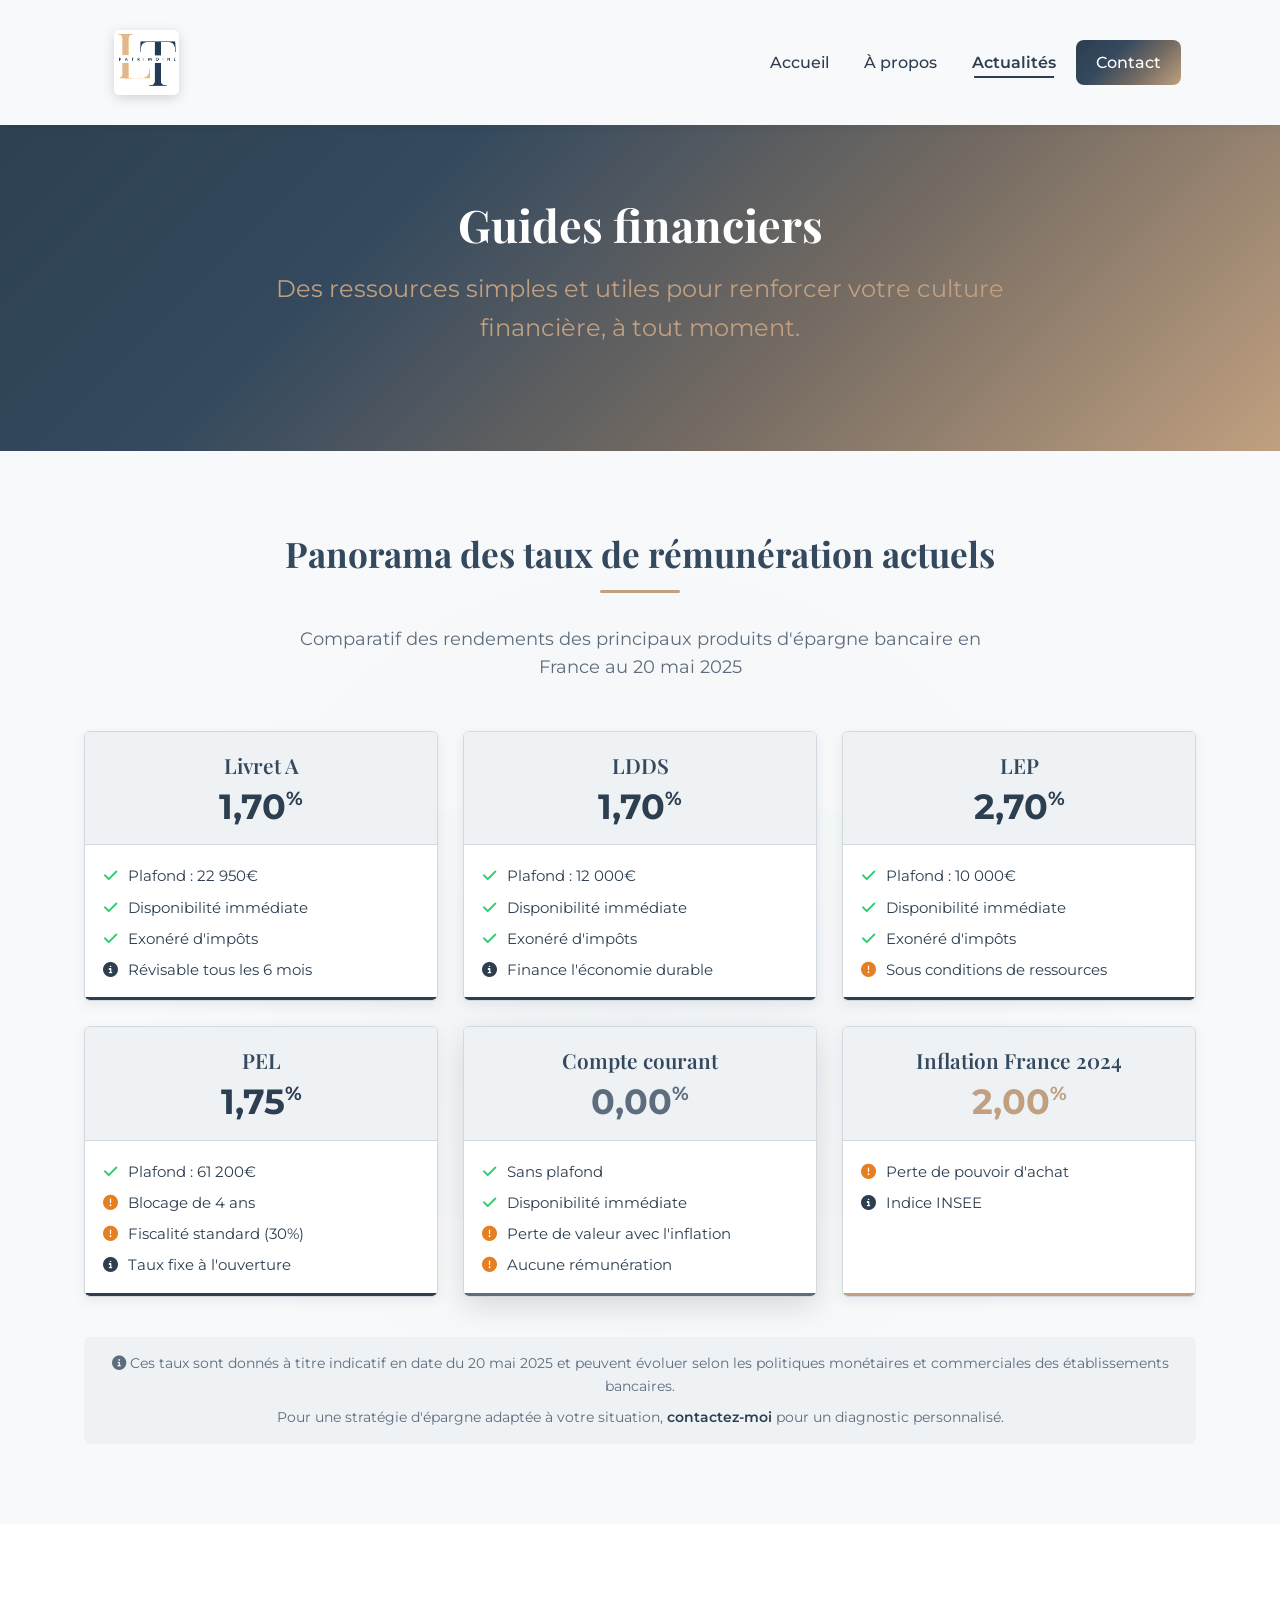
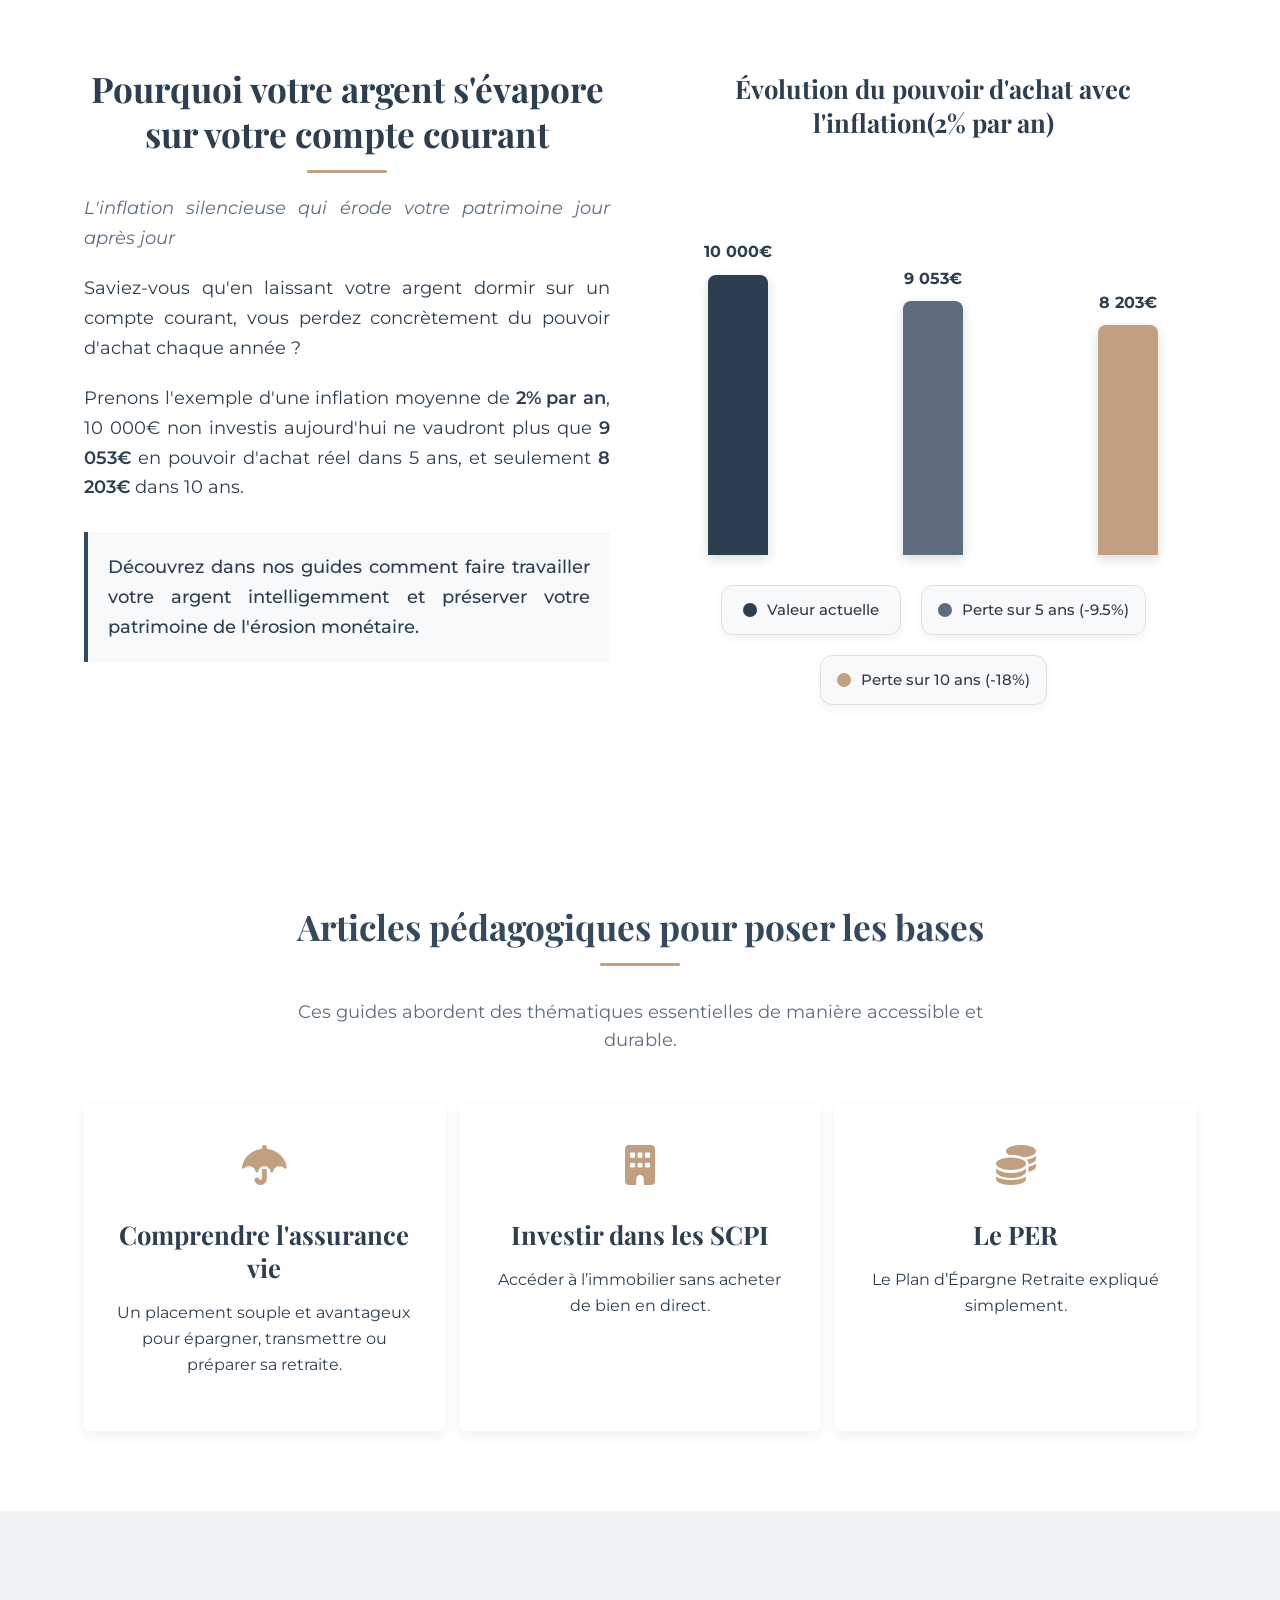
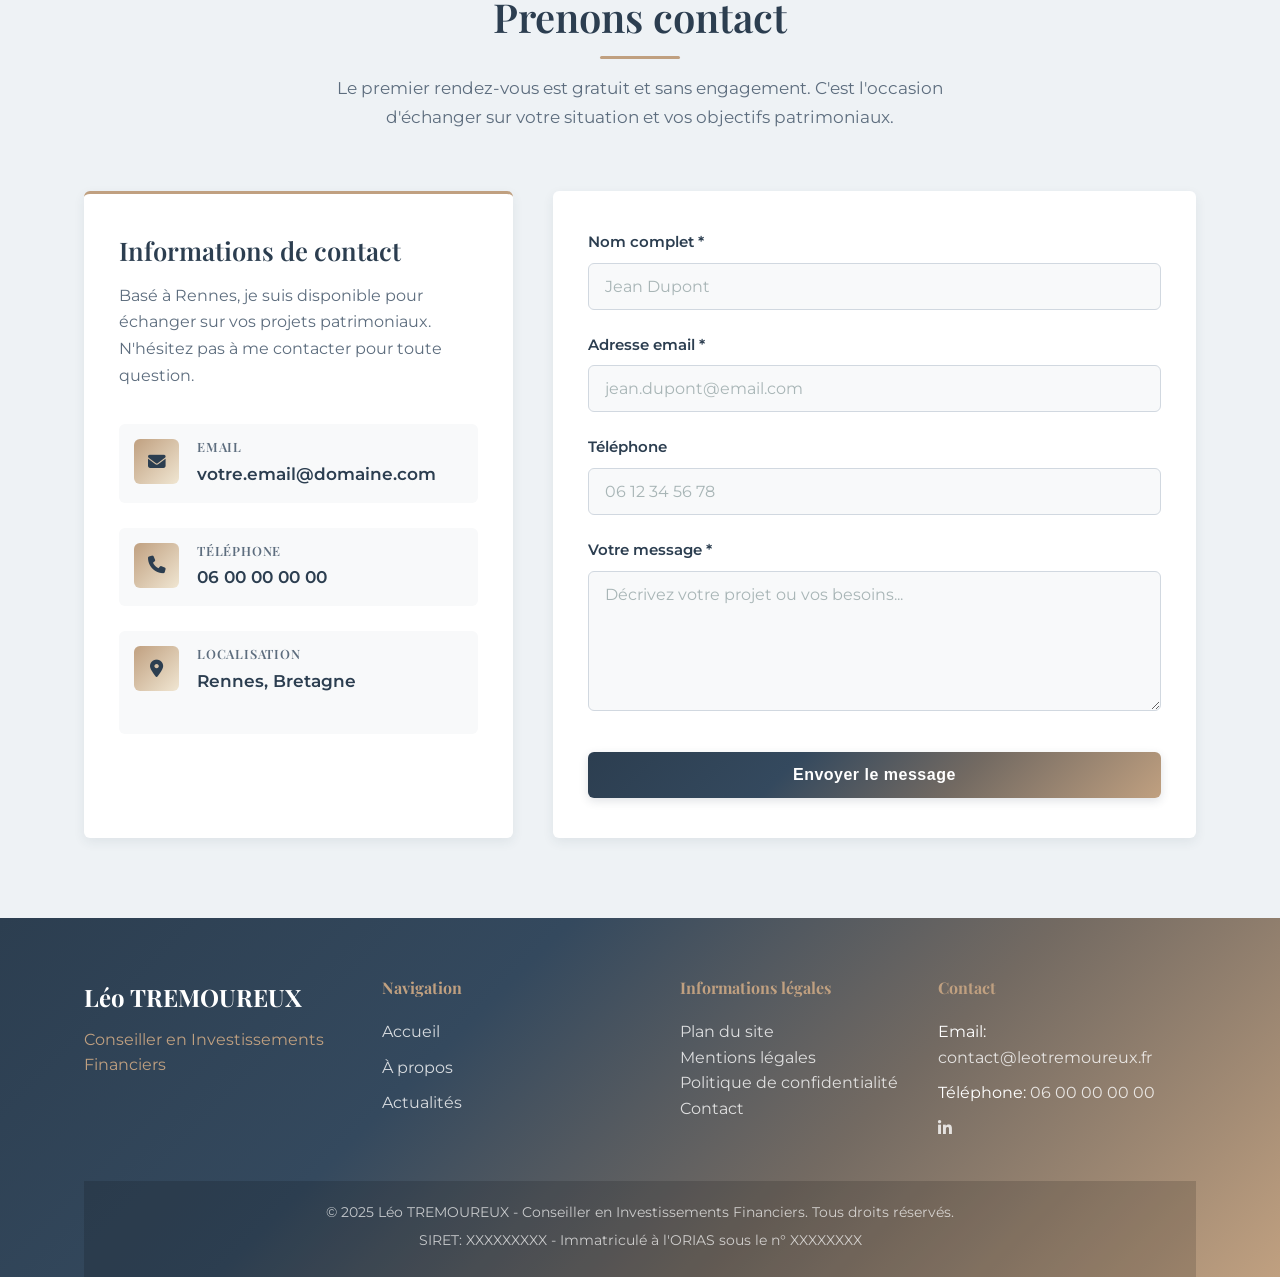
==== actualites.html @ e41e8db6 "html et css ok avant relecture responsive" ====
<!DOCTYPE html>
<html lang="fr">
<head>
  <meta charset="UTF-8">
  <meta name="viewport" content="width=device-width, initial-scale=1.0">

  <!-- Meta description optimisée -->
  <meta name="description" content="Guides financiers intemporels : articles pédagogiques pour comprendre vos finances, l'épargne, la retraite et optimiser votre patrimoine.">

  <!-- Meta keywords (faible impact mais utile en SEO local/niche) -->
  <meta name="keywords" content="guides financiers, actualités finance, épargne, retraite, patrimoine, inflation, placements, Rennes, Léo Tremoureux">

  <meta name="author" content="Léo TREMOUREUX">

  <!-- Title optimisé -->
  <title>Guides financiers intemporels | Actualités & Conseils patrimoniaux à Rennes</title>

  <!-- Open Graph (Facebook, LinkedIn, etc.) -->
  <meta property="og:title" content="Guides financiers intemporels | Actualités patrimoniales à Rennes">
  <meta property="og:description" content="Des articles pédagogiques et durables pour renforcer votre culture financière et protéger votre patrimoine.">
  <meta property="og:type" content="website">
  <meta property="og:url" content="https://www.leotremoureux.fr/actualites.html">
  <meta property="og:image" content="https://www.leotremoureux.fr/images/preview-actualites.jpg">

  <!-- Twitter Card -->
  <meta name="twitter:card" content="summary_large_image">
  <meta name="twitter:title" content="Guides financiers intemporels | Actualités patrimoniales à Rennes">
  <meta name="twitter:description" content="Découvrez des articles financiers accessibles : épargne, retraite, diversification et protection du patrimoine.">
  <meta name="twitter:image" content="https://www.leotremoureux.fr/images/preview-actualites.jpg">

  <!-- Données structurées Schema.org pour une page de blog -->
  <script type="application/ld+json">
  {
    "@context": "https://schema.org",
    "@type": "Blog",
    "name": "Guides financiers intemporels",
    "url": "https://www.leotremoureux.fr/actualites.html",
    "description": "Articles pédagogiques et intemporels pour comprendre la finance personnelle, l'épargne et la gestion de patrimoine.",
    "publisher": {
      "@type": "Person",
      "name": "Léo Tremoureux",
      "jobTitle": "Conseiller en Investissements Financiers",
      "url": "https://www.leotremoureux.fr",
      "image": "https://www.leotremoureux.fr/images/profile-formal.jpg"
    },
    "blogPost": [
      {
        "@type": "Article",
        "headline": "Panorama des taux de rémunération actuels",
        "description": "Comparatif des rendements des principaux produits d'épargne bancaire en France au 20 mai 2025.",
        "author": {
          "@type": "Person",
          "name": "Léo Tremoureux"
        },
        "datePublished": "2025-05-20",
        "image": "https://www.leotremoureux.fr/images/taux-comparatif.jpg",
        "url": "https://www.leotremoureux.fr/actualites.html#taux-remuneration"
      },
      {
        "@type": "Article",
        "headline": "Pourquoi votre argent s'évapore sur votre compte courant",
        "description": "Analyse de l'impact de l'inflation sur le pouvoir d'achat et conseils pour protéger votre patrimoine.",
        "author": {
          "@type": "Person",
          "name": "Léo Tremoureux"
        },
        "datePublished": "2025-05-20",
        "image": "https://www.leotremoureux.fr/images/inflation-impact.jpg",
        "url": "https://www.leotremoureux.fr/actualites.html#inflation-intro"
      }
    ]
  }
  </script>

  <!-- Canonical -->
  <link rel="canonical" href="https://www.leotremoureux.fr/actualites.html">

  <link rel="stylesheet" href="stylesheets/main.css">
  <link rel="stylesheet" href="https://cdnjs.cloudflare.com/ajax/libs/font-awesome/6.4.0/css/all.min.css">

  <!-- Préchargement des polices -->
  <link rel="preconnect" href="https://fonts.googleapis.com">
  <link rel="preconnect" href="https://fonts.gstatic.com" crossorigin>
  <link href="https://fonts.googleapis.com/css2?family=Montserrat:wght@400;500;600;700&family=Playfair+Display:wght@400;700&display=swap" rel="stylesheet">

  <!-- Favicon -->
  <link rel="icon" type="image/png" href="images/favicon.png">

  <script src="javascripts/main.js" defer></script>
  <script src="javascripts/actualites.js" defer></script>
</head>

<body>
<header class="header">
    <div class="container">
        <nav class="navbar">
            <div class="logo">
                <a href="index.html" class="logo-link">
                    <img src="images/logo1.png" alt="Logo Léo Tremoureux - Conseil en Investissements Financiers" class="logo-image">
                </a>
            </div>
            <ul class="nav-menu">
                <li class="nav-item"><a href="index.html">Accueil</a></li>
                <li class="nav-item"><a href="presentation.html">À propos</a></li>
                <li class="nav-item active"><a href="actualites.html">Actualités</a></li>
                <li class="nav-item"><a href="contact.html" class="nav-cta">Contact</a></li>
            </ul>
            <div class="hamburger">
                <span class="bar"></span>
                <span class="bar"></span>
                <span class="bar"></span>
            </div>
        </nav>
    </div>
</header>

  <main>
    <section class="hero-banner">
      <div class="hero-overlay"></div>
        <div class="container">
          <div class="hero-content" data-aos="fade-up" data-aos-delay="200">
            <h1>Guides financiers</h1>
            <div class="hero-tagline">Des ressources simples et utiles pour renforcer votre culture financière, à tout moment.</div>
          </div>
        </div>
    </section>

    <section class="taux-remuneration">
      <div class="container">
        <h2>Panorama des taux de rémunération actuels</h2>
        <p class="section-intro">Comparatif des rendements des principaux produits d'épargne bancaire en France au 20 mai 2025</p>

        <div class="taux-grid">
          <!-- Compte courant -->
          <div class="taux-card compte-courant">
            <div class="taux-header">
              <h3>Compte courant</h3>
              <span class="taux-value">0,00<span class="percent">%</span></span>
            </div>
            <ul class="taux-details">
              <li><i class="fa-solid fa-check"></i> Sans plafond</li>
              <li><i class="fa-solid fa-check"></i> Disponibilité immédiate</li>
              <li><i class="fa-solid fa-exclamation-circle"></i> Perte de valeur avec l'inflation</li>
              <li><i class="fa-solid fa-exclamation-circle"></i> Aucune rémunération</li>
            </ul>
          </div>

          <!-- Livret A -->
          <div class="taux-card livret-a">
            <div class="taux-header">
              <h3>Livret A</h3>
              <span class="taux-value">1,70<span class="percent">%</span></span>
            </div>
            <ul class="taux-details">
              <li><i class="fa-solid fa-check"></i> Plafond : 22 950€</li>
              <li><i class="fa-solid fa-check"></i> Disponibilité immédiate</li>
              <li><i class="fa-solid fa-check"></i> Exonéré d'impôts</li>
              <li><i class="fa-solid fa-info-circle"></i> Révisable tous les 6 mois</li>
            </ul>
          </div>

          <!-- LDDS -->
          <div class="taux-card ldds">
            <div class="taux-header">
              <h3>LDDS</h3>
              <span class="taux-value">1,70<span class="percent">%</span></span>
            </div>
            <ul class="taux-details">
              <li><i class="fa-solid fa-check"></i> Plafond : 12 000€</li>
              <li><i class="fa-solid fa-check"></i> Disponibilité immédiate</li>
              <li><i class="fa-solid fa-check"></i> Exonéré d'impôts</li>
              <li><i class="fa-solid fa-info-circle"></i> Finance l'économie durable</li>
            </ul>
          </div>

          <!-- LEP -->
          <div class="taux-card lep">
            <div class="taux-header">
              <h3>LEP</h3>
              <span class="taux-value">2,70<span class="percent">%</span></span>
            </div>
            <ul class="taux-details">
              <li><i class="fa-solid fa-check"></i> Plafond : 10 000€</li>
              <li><i class="fa-solid fa-check"></i> Disponibilité immédiate</li>
              <li><i class="fa-solid fa-check"></i> Exonéré d'impôts</li>
              <li><i class="fa-solid fa-exclamation-circle"></i> Sous conditions de ressources</li>
            </ul>
          </div>

          <!-- PEL -->
          <div class="taux-card pel">
            <div class="taux-header">
              <h3>PEL</h3>
              <span class="taux-value">1,75<span class="percent">%</span></span>
            </div>
            <ul class="taux-details">
              <li><i class="fa-solid fa-check"></i> Plafond : 61 200€</li>
              <li><i class="fa-solid fa-exclamation-circle"></i> Blocage de 4 ans</li>
              <li><i class="fa-solid fa-exclamation-circle"></i> Fiscalité standard (30%)</li>
              <li><i class="fa-solid fa-info-circle"></i> Taux fixe à l'ouverture</li>
            </ul>
          </div>

          <!-- Inflation -->
          <div class="taux-card inflation">
            <div class="taux-header">
              <h3>Inflation France 2024</h3>
              <span class="taux-value">2,00<span class="percent">%</span></span>
            </div>
            <ul class="taux-details">
              <li><i class="fa-solid fa-exclamation-circle"></i> Perte de pouvoir d'achat</li>
              <li><i class="fa-solid fa-info-circle"></i> Indice INSEE</li>
            </ul>
          </div>
        </div>

        <div class="taux-disclaimer">
          <p><i class="fa-solid fa-info-circle"></i> Ces taux sont donnés à titre indicatif en date du 20 mai 2025 et peuvent évoluer selon les politiques monétaires et commerciales des établissements bancaires.</p>
          <p>Pour une stratégie d'épargne adaptée à votre situation, <a href="contact.html">contactez-moi</a> pour un diagnostic personnalisé.</p>
        </div>
      </div>
    </section>

    <section class="inflation-intro">
      <div class="container">
        <div class="inflation-content">
          <div class="inflation-text">
            <h2>Pourquoi votre argent s'évapore sur votre compte courant</h2>
            <p class="intro-tagline">L'inflation silencieuse qui érode votre patrimoine jour après jour</p>
            <p>Saviez-vous qu'en laissant votre argent dormir sur un compte courant, vous perdez concrètement du pouvoir d'achat chaque année ?</p>
            <p>Prenons l'exemple d'une inflation moyenne de <strong>2% par an</strong>, 10 000€ non investis aujourd'hui ne vaudront plus que <strong>9 053€</strong> en pouvoir d'achat réel dans 5 ans, et seulement <strong>8 203€</strong> dans 10 ans.</p>
            <p class="cta-text">Découvrez dans nos guides comment faire travailler votre argent intelligemment et préserver votre patrimoine de l'érosion monétaire.</p>
          </div>

          <div class="inflation-visual">
            <div class="chart-container">
              <h3 class="chart-title">Évolution du pouvoir d'achat avec l'inflation(2% par an)</h3>

              <div class="chart-wrapper">
                <div class="inflation-bar">
                  <div class="bar-value">10 000€</div>
                  <div class="bar-element today" data-value="10000"></div>
                </div>

                <div class="inflation-bar">
                  <div class="bar-value">9 053€</div>
                  <div class="bar-element year5" data-value="9053"></div>
                </div>

                <div class="inflation-bar">
                  <div class="bar-value">8 203€</div>
                  <div class="bar-element year10" data-value="8203"></div>
                </div>
              </div>

              <div class="chart-footer">
                <div class="chart-legend">
                  <div class="legend-item">
                    <span class="legend-color today"></span>
                    <span class="legend-text">Valeur actuelle</span>
                  </div>
                  <div class="legend-item">
                    <span class="legend-color year5"></span>
                    <span class="legend-text">Perte sur 5 ans (-9.5%)</span>
                  </div>
                  <div class="legend-item">
                    <span class="legend-color year10"></span>
                    <span class="legend-text">Perte sur 10 ans (-18%)</span>
                  </div>
                </div>
              </div>
            </div>
          </div>
        </div>
      </div>
    </section>

    <section class="services" id="articles">
      <div class="container">
        <h2>Articles pédagogiques pour poser les bases</h2>
        <p class="section-intro">Ces guides abordent des thématiques essentielles de manière accessible et durable.</p>
        <div class="services-grid">

          <a href="assurance-vie.html" class="service-card">
            <div class="service-icon">
              <i class="fas fa-umbrella"></i>
            </div>
            <h3>Comprendre l'assurance vie</h3>
            <p>Un placement souple et avantageux pour épargner, transmettre ou préparer sa retraite.</p>
          </a>

          <a href="scpi.html" class="service-card">
            <div class="service-icon">
              <i class="fas fa-building"></i>
            </div>
            <h3>Investir dans les SCPI</h3>
            <p>Accéder à l’immobilier sans acheter de bien en direct.</p>
          </a>

          <a href="per.html" class="service-card">
            <div class="service-icon">
              <i class="fas fa-coins"></i>
            </div>
            <h3>Le PER</h3>
            <p>Le Plan d’Épargne Retraite expliqué simplement.</p>
          </a>

        </div>
      </div>
    </section>
  <section id="contact" class="contact">
    <div class="container">
      <h2>Prenons contact</h2>
      <p class="contact-intro">
        Le premier rendez-vous est gratuit et sans engagement. C'est l'occasion d'échanger sur votre situation et vos objectifs patrimoniaux.
      </p>

      <div class="contact-container">
        <!-- Contact Info Card -->
        <div class="contact-info">
          <h3>Informations de contact</h3>
          <p class="contact-info-text">
            Basé à Rennes, je suis disponible pour échanger sur vos projets patrimoniaux. N'hésitez pas à me contacter pour toute question.
          </p>

          <div class="contact-details-item">
            <div class="contact-icon">
              <i class="fas fa-envelope"></i>
            </div>
            <div class="contact-detail-content">
              <h4>Email</h4>
              <a href="mailto:votre.email@domaine.com">votre.email@domaine.com</a>
            </div>
          </div>

          <div class="contact-details-item">
            <div class="contact-icon">
              <i class="fas fa-phone"></i>
            </div>
            <div class="contact-detail-content">
              <h4>Téléphone</h4>
              <a href="tel:+33600000000">06 00 00 00 00</a>
            </div>
          </div>

          <div class="contact-details-item">
            <div class="contact-icon">
              <i class="fas fa-map-marker-alt"></i>
            </div>
            <div class="contact-detail-content">
              <h4>Localisation</h4>
              <p>Rennes, Bretagne</p>
            </div>
          </div>
        </div>

        <!-- Contact Form -->
        <div class="contact-form">
          <form id="contactForm" action="#" method="POST">
            <div class="form-group">
              <label for="name">Nom complet *</label>
              <input type="text" id="name" name="name" placeholder="Jean Dupont" required>
            </div>

            <div class="form-group">
              <label for="email">Adresse email *</label>
              <input type="email" id="email" name="email" placeholder="jean.dupont@email.com" required>
            </div>

            <div class="form-group">
              <label for="phone">Téléphone</label>
              <input type="tel" id="phone" name="phone" placeholder="06 12 34 56 78">
            </div>

            <div class="form-group">
              <label for="message">Votre message *</label>
              <textarea id="message" name="message" rows="5" placeholder="Décrivez votre projet ou vos besoins..." required></textarea>
            </div>

            <button type="submit" class="btn-contact">Envoyer le message</button>
          </form>
        </div>
      </div>
    </div>
  </section>
  </main>

  <footer class="footer">
      <div class="container">
          <div class="footer-content">
              <div class="footer-logo">
                  <a href="index.html">Léo TREMOUREUX</a>
                  <p>Conseiller en Investissements Financiers</p>
              </div>
              <div class="footer-links">
                  <h4>Navigation</h4>
                  <ul>
                      <li><a href="index.html">Accueil</a></li>
                      <li><a href="presentation.html">À propos</a></li>
                      <li><a href="actualites.html">Actualités</a></li>
                  </ul>
              </div>
              <div class="footer-legal">
                  <h4>Informations légales</h4>
                  <ul>
                      <li><a href="plan_du_site.html">Plan du site</a></li>
                      <li><a href="mentions_legales.html">Mentions légales</a></li>
                      <li><a href="données_personnelles.html">Politique de confidentialité</a></li>
                      <li><a href="contact.html">Contact</a></li>
                  </ul>
              </div>
              <div class="footer-contact">
                  <h4>Contact</h4>
                  <p>Email: <a href="mailto:contact@leotremoureux.fr">contact@leotremoureux.fr</a></p>
                  <p>Téléphone: <a href="tel:+33600000000">06 00 00 00 00</a></p>
                  <div class="footer-socials">
                      <a href="#" class="social-link" aria-label="LinkedIn">
                          <i class="fab fa-linkedin-in"></i>
                      </a>
                  </div>
              </div>
          </div>
          <div class="footer-bottom">
              <p>&copy; 2025 Léo TREMOUREUX - Conseiller en Investissements Financiers. Tous droits réservés.</p>
              <p>SIRET: XXXXXXXXX - Immatriculé à l'ORIAS sous le n° XXXXXXXX</p>
          </div>
      </div>
  </footer>
</body>
</html>
---- stylesheets/main.css ----
/* ========================================
   FICHIER PRINCIPAL - IMPORTS
   Ordre : Base → Components → Pages
   ======================================== */

/* === BASE - Variables et styles globaux === */
@import "base/variables.css";
@import "base/reset.css";
@import "base/typography.css";
@import "base/buttons.css";

/* === LAYOUT - Structure du site === */
@import "layout/header.css";
@import "layout/footer.css";
@import "layout/containers.css";

/* === COMPONENTS - Éléments réutilisables === */
@import "components/animations.css";
@import "components/articles.css";
@import "components/hero.css";
@import "components/inflation.css";
@import "components/logo.css";
@import "components/section-philosophy.css";
@import "components/pourquoi-investir.css";
@import "components/quiz.css";
@import "components/section-engagements.css";
@import "components/taux.css";
@import "components/values-card.css";

/* === PAGES - Styles spécifiques aux pages === */
@import "pages/accueil.css";
@import "pages/presentation.css";
@import "pages/actualites.css";
@import "pages/contact.css";
@import "pages/services-faq.css";
@import "pages/mentions-legales.css";
@import "pages/donnees-personnelles.css";
@import "pages/plan-du-site.css";

@import "./style.css";

/* === RESPONSIVE - Toujours en dernier === */
@import "components/responsive.css";
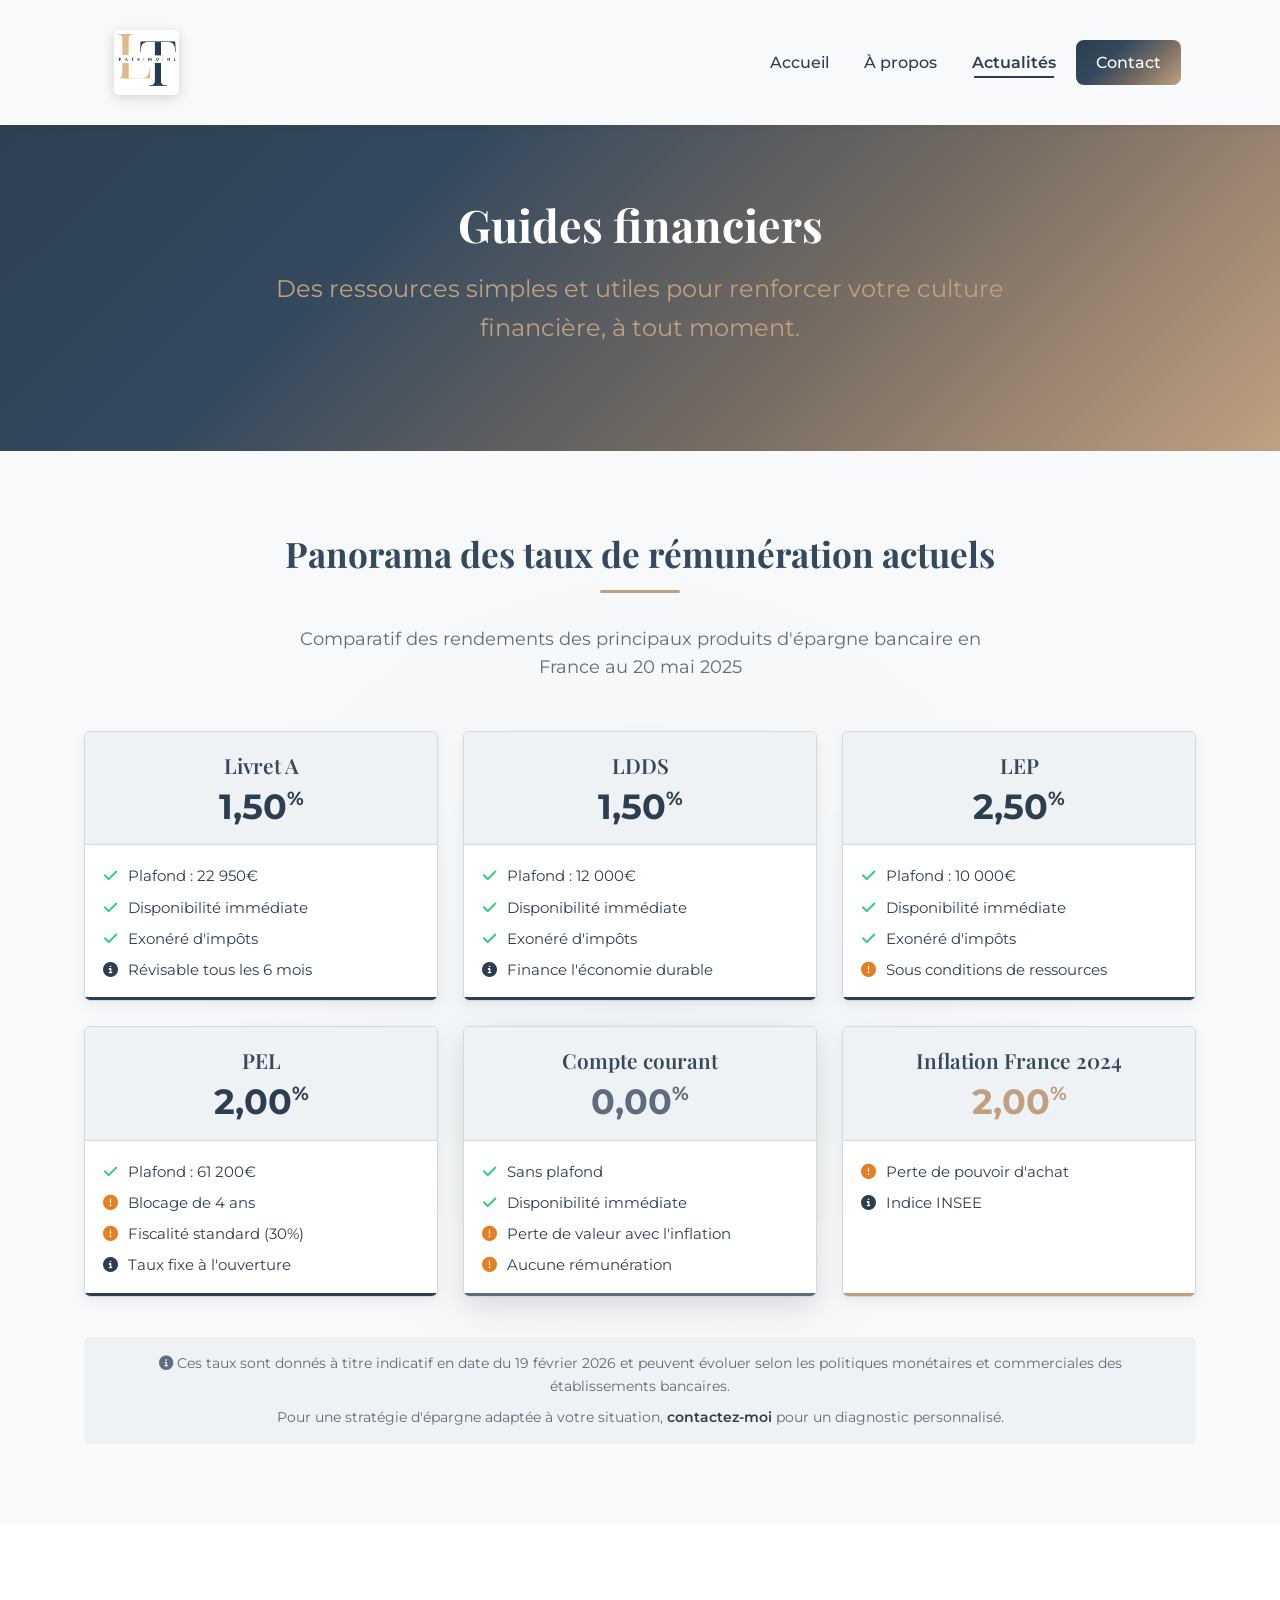
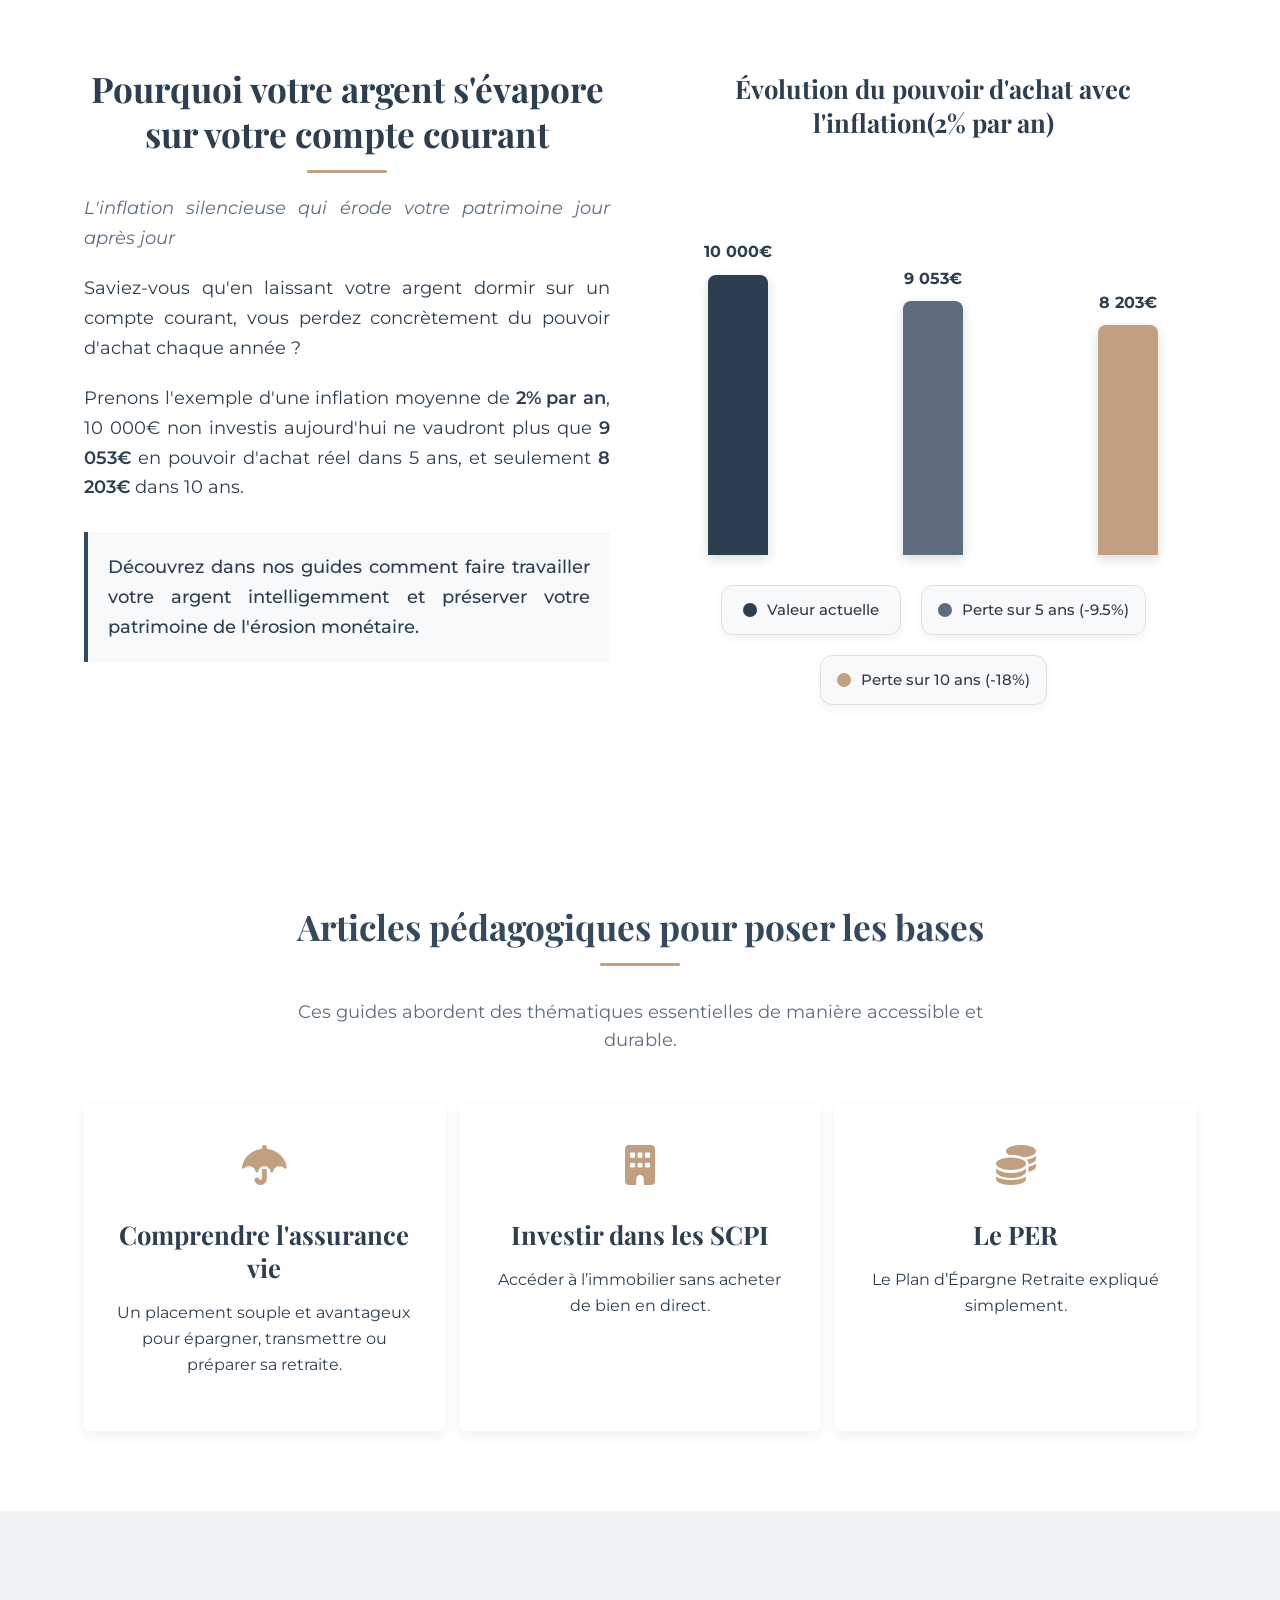
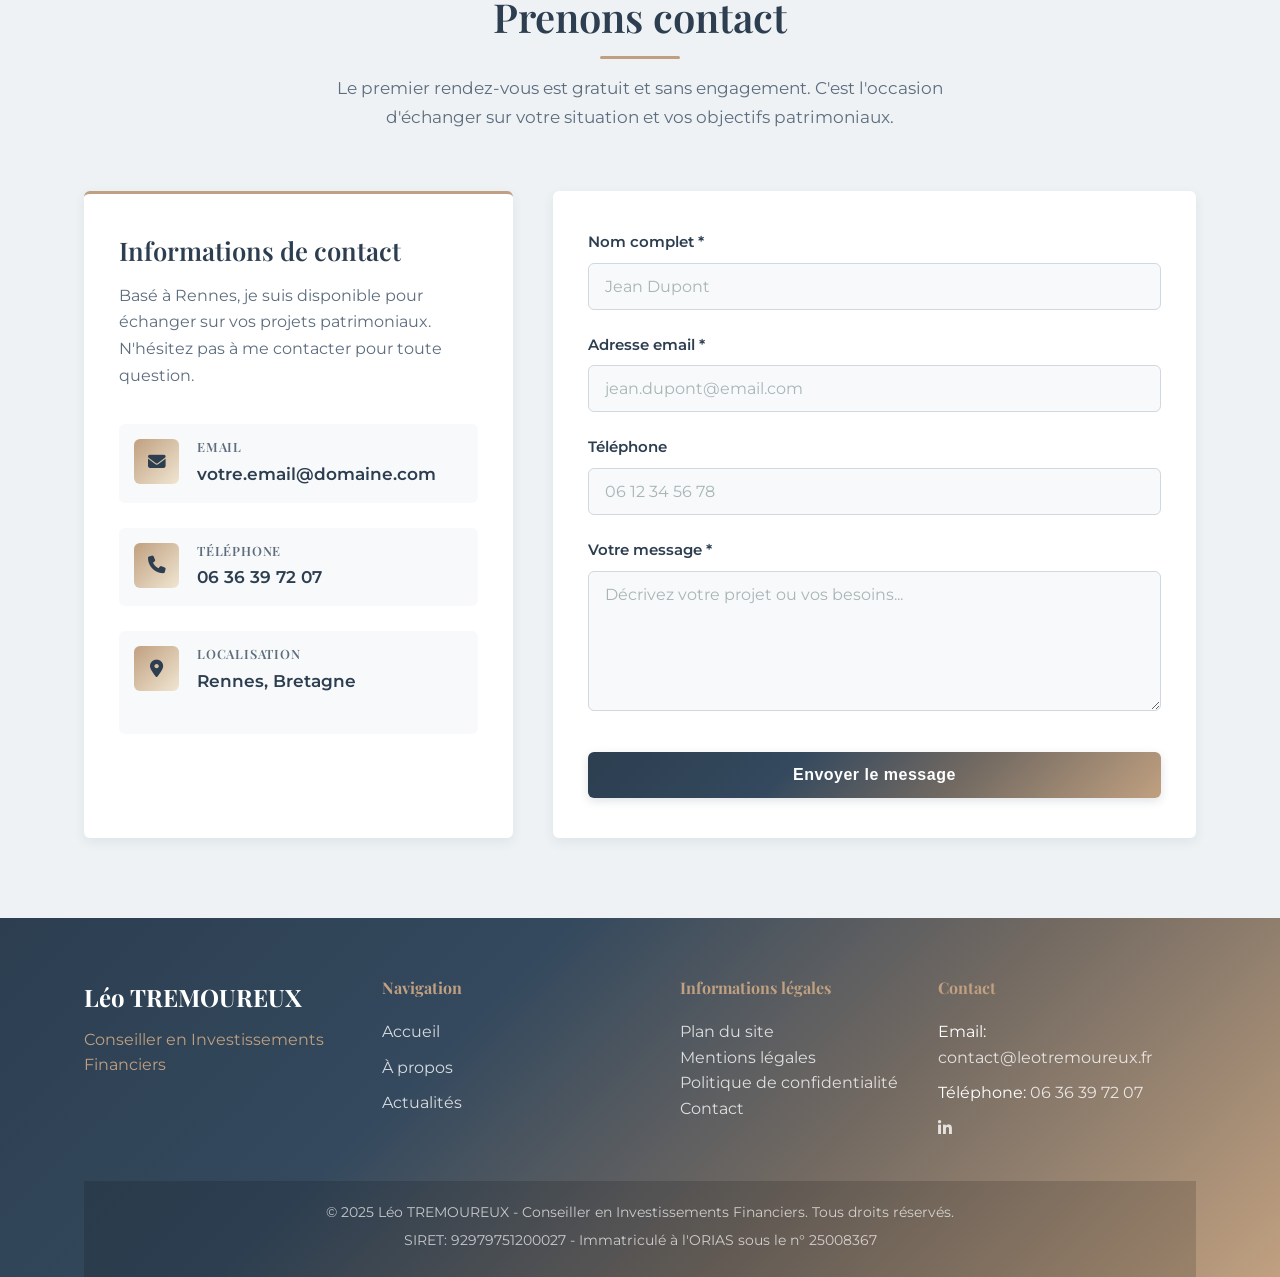
==== commit 6eee6522: "actualisation siret orias favicon et taux" ====
--- a/actualites.html
+++ b/actualites.html
@@ -149,7 +149,7 @@
           <div class="taux-card livret-a">
             <div class="taux-header">
               <h3>Livret A</h3>
-              <span class="taux-value">1,70<span class="percent">%</span></span>
+              <span class="taux-value">1,50<span class="percent">%</span></span>
             </div>
             <ul class="taux-details">
               <li><i class="fa-solid fa-check"></i> Plafond : 22 950€</li>
@@ -163,7 +163,7 @@
           <div class="taux-card ldds">
             <div class="taux-header">
               <h3>LDDS</h3>
-              <span class="taux-value">1,70<span class="percent">%</span></span>
+              <span class="taux-value">1,50<span class="percent">%</span></span>
             </div>
             <ul class="taux-details">
               <li><i class="fa-solid fa-check"></i> Plafond : 12 000€</li>
@@ -177,7 +177,7 @@
           <div class="taux-card lep">
             <div class="taux-header">
               <h3>LEP</h3>
-              <span class="taux-value">2,70<span class="percent">%</span></span>
+              <span class="taux-value">2,50<span class="percent">%</span></span>
             </div>
             <ul class="taux-details">
               <li><i class="fa-solid fa-check"></i> Plafond : 10 000€</li>
@@ -191,7 +191,7 @@
           <div class="taux-card pel">
             <div class="taux-header">
               <h3>PEL</h3>
-              <span class="taux-value">1,75<span class="percent">%</span></span>
+              <span class="taux-value">2,00<span class="percent">%</span></span>
             </div>
             <ul class="taux-details">
               <li><i class="fa-solid fa-check"></i> Plafond : 61 200€</li>
@@ -215,7 +215,7 @@
         </div>
 
         <div class="taux-disclaimer">
-          <p><i class="fa-solid fa-info-circle"></i> Ces taux sont donnés à titre indicatif en date du 20 mai 2025 et peuvent évoluer selon les politiques monétaires et commerciales des établissements bancaires.</p>
+          <p><i class="fa-solid fa-info-circle"></i> Ces taux sont donnés à titre indicatif en date du 19 février 2026 et peuvent évoluer selon les politiques monétaires et commerciales des établissements bancaires.</p>
           <p>Pour une stratégie d'épargne adaptée à votre situation, <a href="contact.html">contactez-moi</a> pour un diagnostic personnalisé.</p>
         </div>
       </div>
@@ -339,7 +339,7 @@
             </div>
             <div class="contact-detail-content">
               <h4>Téléphone</h4>
-              <a href="tel:+33600000000">06 00 00 00 00</a>
+              <a href="tel:+33600000000">06 36 39 72 07</a>
             </div>
           </div>
 
@@ -412,7 +412,7 @@
               <div class="footer-contact">
                   <h4>Contact</h4>
                   <p>Email: <a href="mailto:contact@leotremoureux.fr">contact@leotremoureux.fr</a></p>
-                  <p>Téléphone: <a href="tel:+33600000000">06 00 00 00 00</a></p>
+                  <p>Téléphone: <a href="tel:+33600000000">06 36 39 72 07</a></p>
                   <div class="footer-socials">
                       <a href="#" class="social-link" aria-label="LinkedIn">
                           <i class="fab fa-linkedin-in"></i>
@@ -422,7 +422,7 @@
           </div>
           <div class="footer-bottom">
               <p>&copy; 2025 Léo TREMOUREUX - Conseiller en Investissements Financiers. Tous droits réservés.</p>
-              <p>SIRET: XXXXXXXXX - Immatriculé à l'ORIAS sous le n° XXXXXXXX</p>
+              <p>SIRET: 92979751200027 - Immatriculé à l'ORIAS sous le n° 25008367</p>
           </div>
       </div>
   </footer>
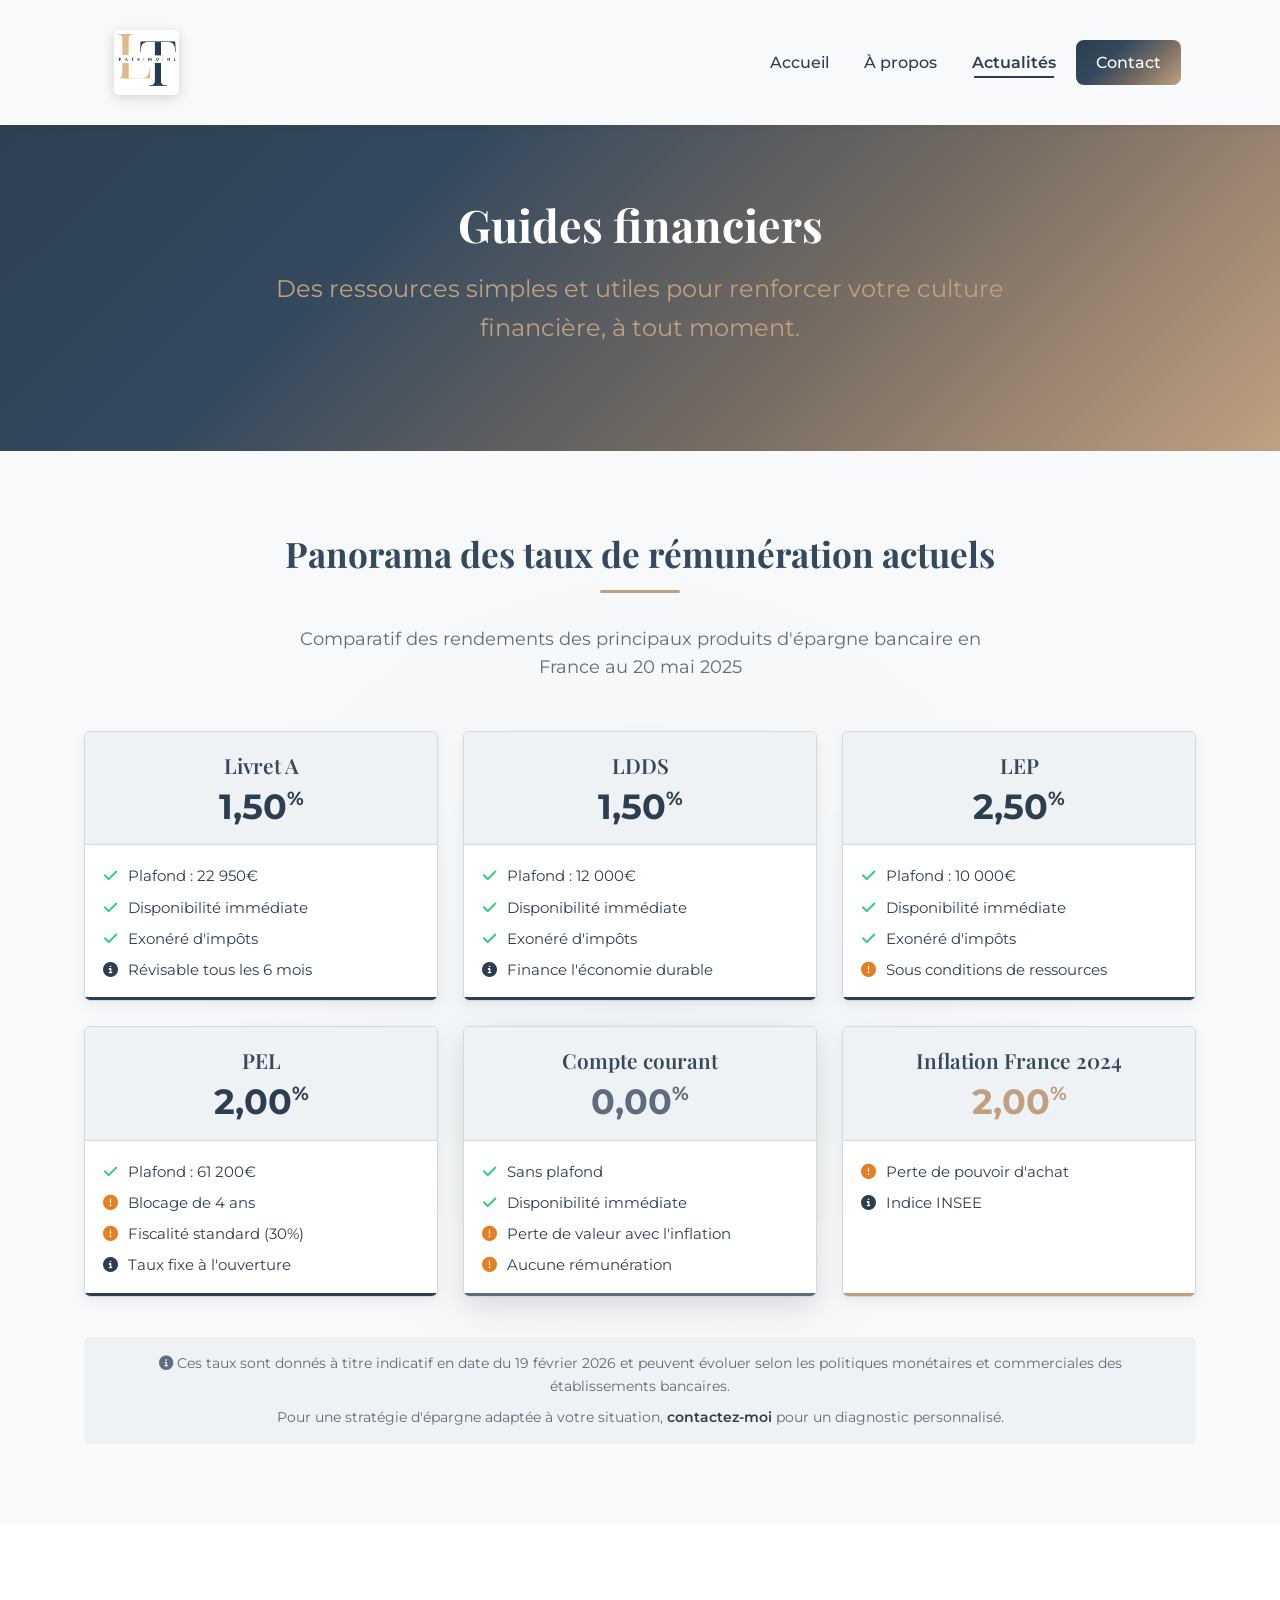
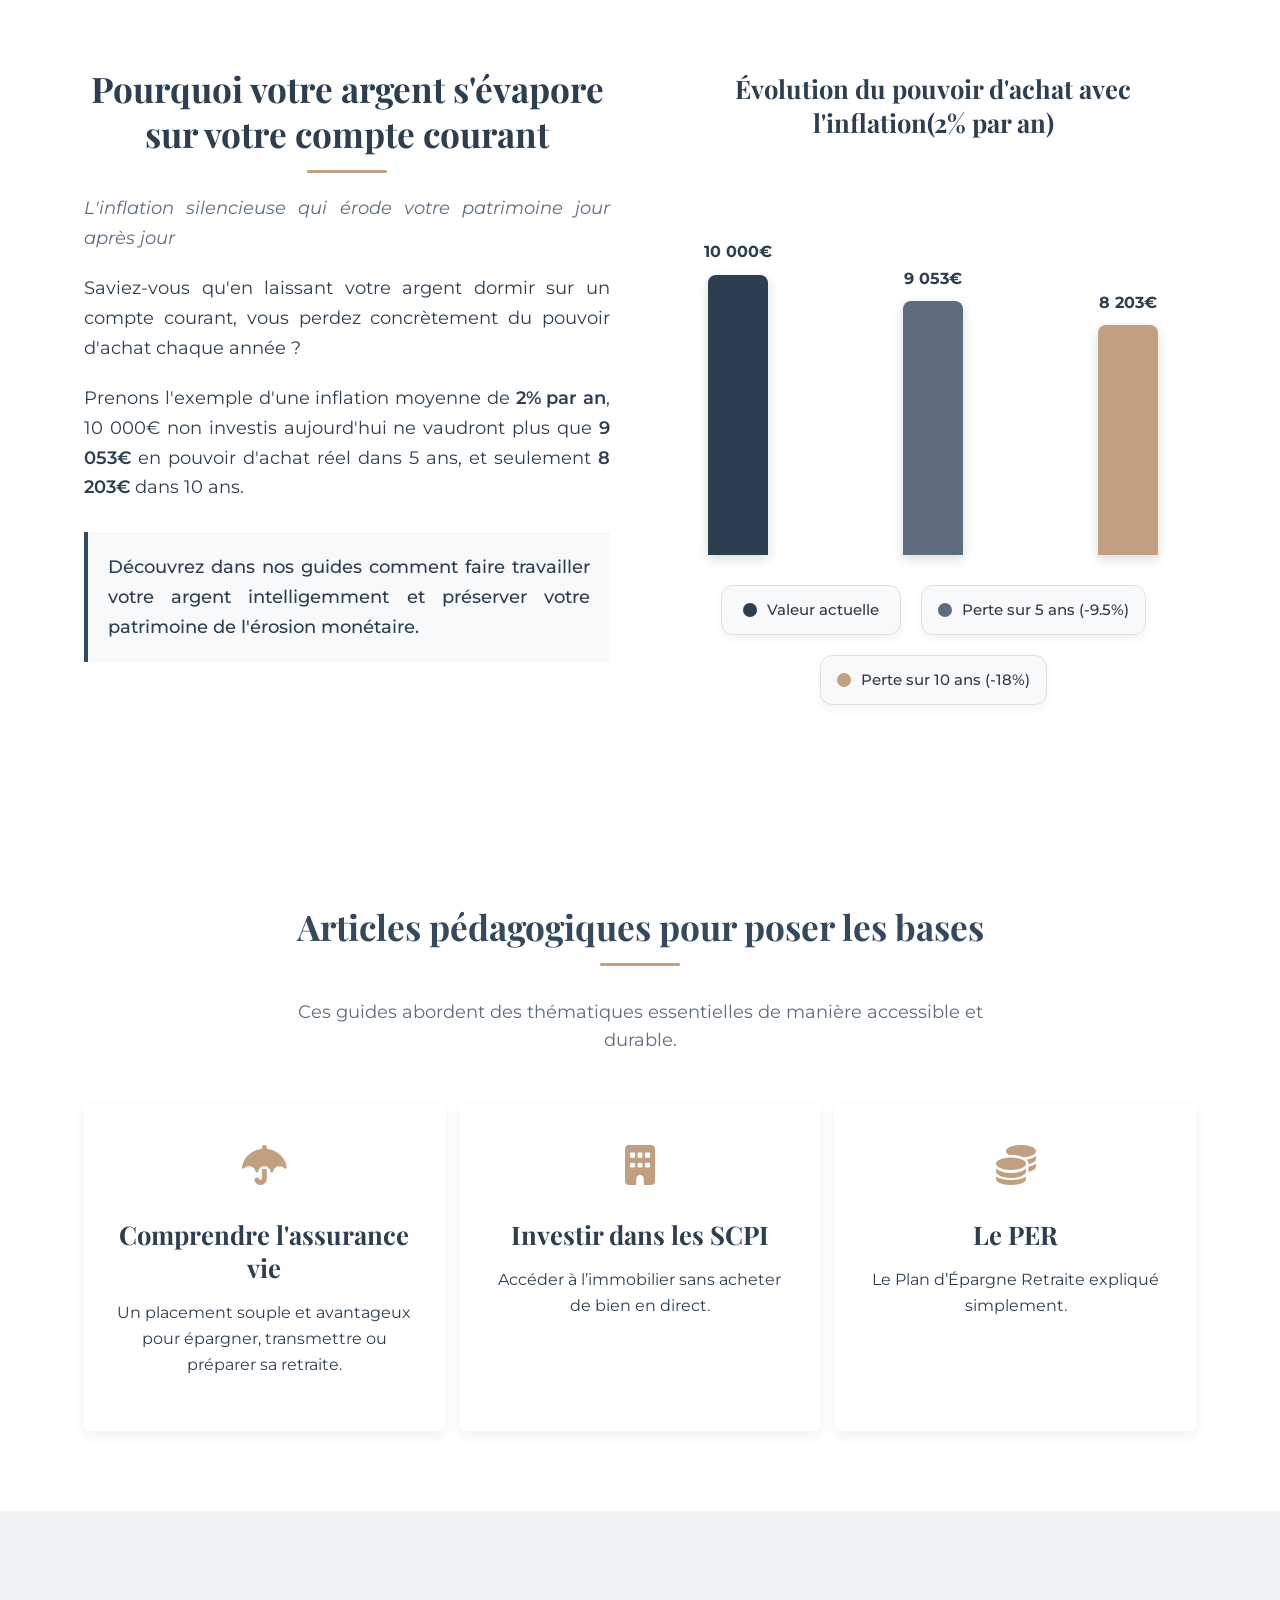
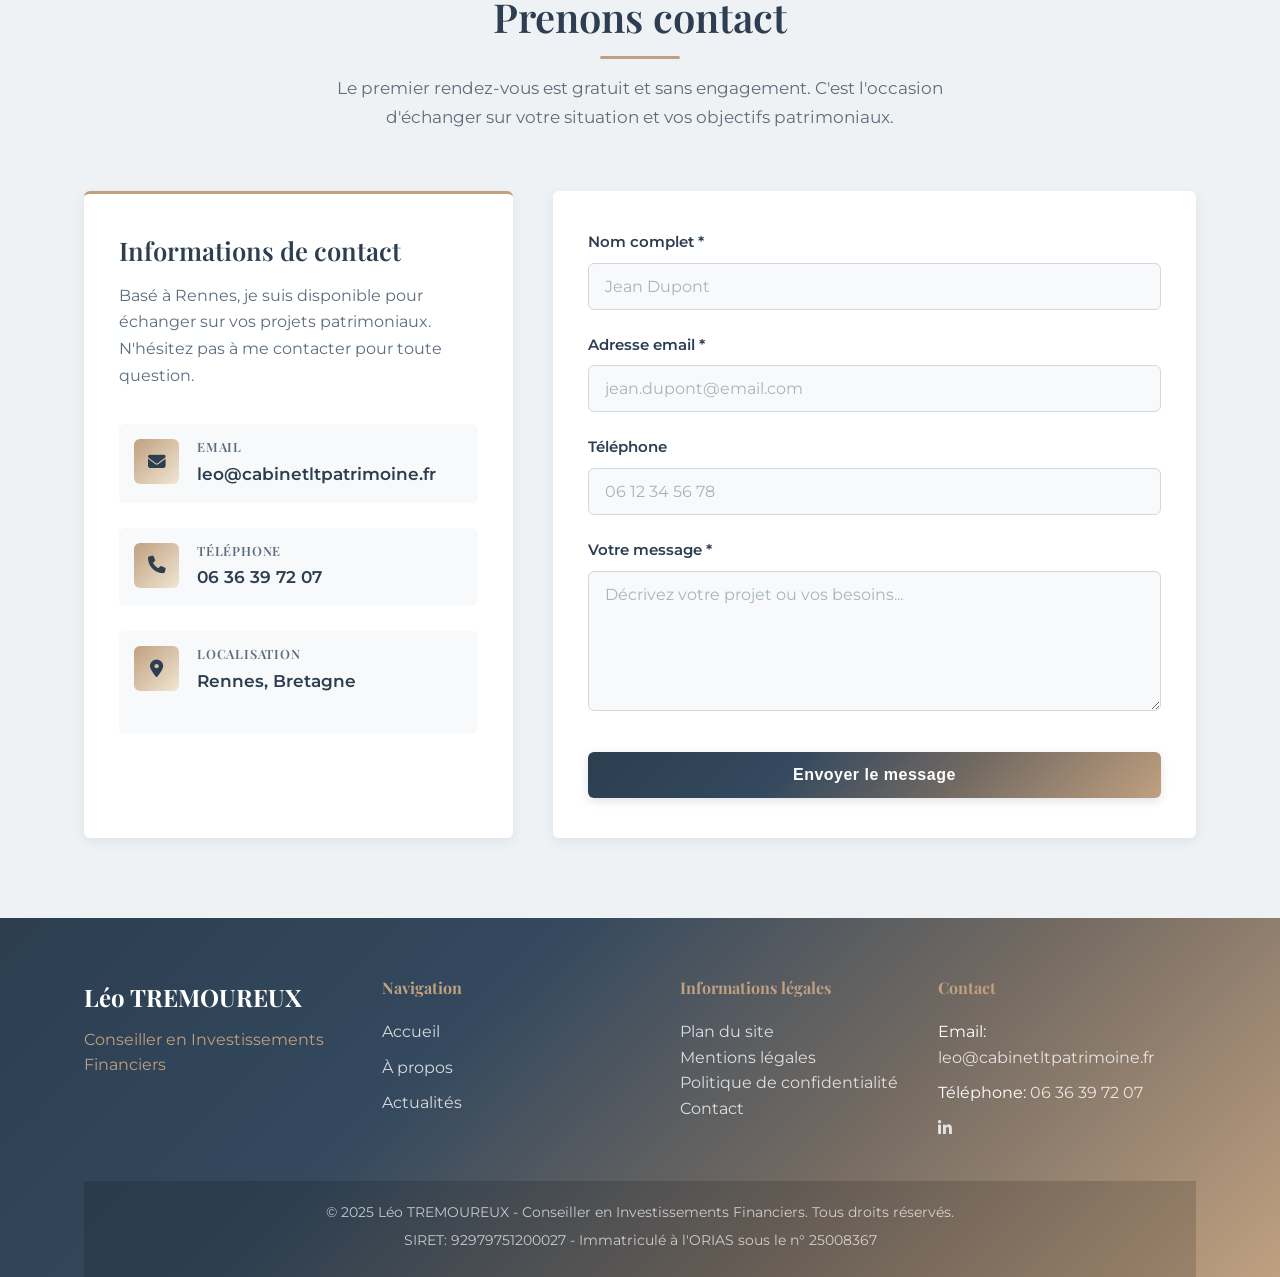
==== commit 684a421e: "maj tous les forms et changement numéro tel et mail" ====
--- a/actualites.html
+++ b/actualites.html
@@ -329,7 +329,7 @@
             </div>
             <div class="contact-detail-content">
               <h4>Email</h4>
-              <a href="mailto:votre.email@domaine.com">votre.email@domaine.com</a>
+              <a href="mailto:leo@cabinetltpatrimoine.fr">leo@cabinetltpatrimoine.fr</a>
             </div>
           </div>
 
@@ -339,7 +339,7 @@
             </div>
             <div class="contact-detail-content">
               <h4>Téléphone</h4>
-              <a href="tel:+33600000000">06 36 39 72 07</a>
+              <a href="tel:+33636397207">06 36 39 72 07</a>
             </div>
           </div>
 
@@ -356,7 +356,7 @@
 
         <!-- Contact Form -->
         <div class="contact-form">
-          <form id="contactForm" action="#" method="POST">
+          <form id="contactForm" action="https://formspree.io/f/mojkljdp" method="POST">
             <div class="form-group">
               <label for="name">Nom complet *</label>
               <input type="text" id="name" name="name" placeholder="Jean Dupont" required>
@@ -411,10 +411,10 @@
               </div>
               <div class="footer-contact">
                   <h4>Contact</h4>
-                  <p>Email: <a href="mailto:contact@leotremoureux.fr">contact@leotremoureux.fr</a></p>
-                  <p>Téléphone: <a href="tel:+33600000000">06 36 39 72 07</a></p>
+                  <p>Email: <a href="mailto:leo@cabinetltpatrimoine.fr">leo@cabinetltpatrimoine.fr</a></p>
+                  <p>Téléphone: <a href="tel:+33636397207">06 36 39 72 07</a></p>
                   <div class="footer-socials">
-                      <a href="#" class="social-link" aria-label="LinkedIn">
+                      <a href="https://www.linkedin.com/in/léo-trémoureux-b6396895" class="social-link" aria-label="LinkedIn">
                           <i class="fab fa-linkedin-in"></i>
                       </a>
                   </div>
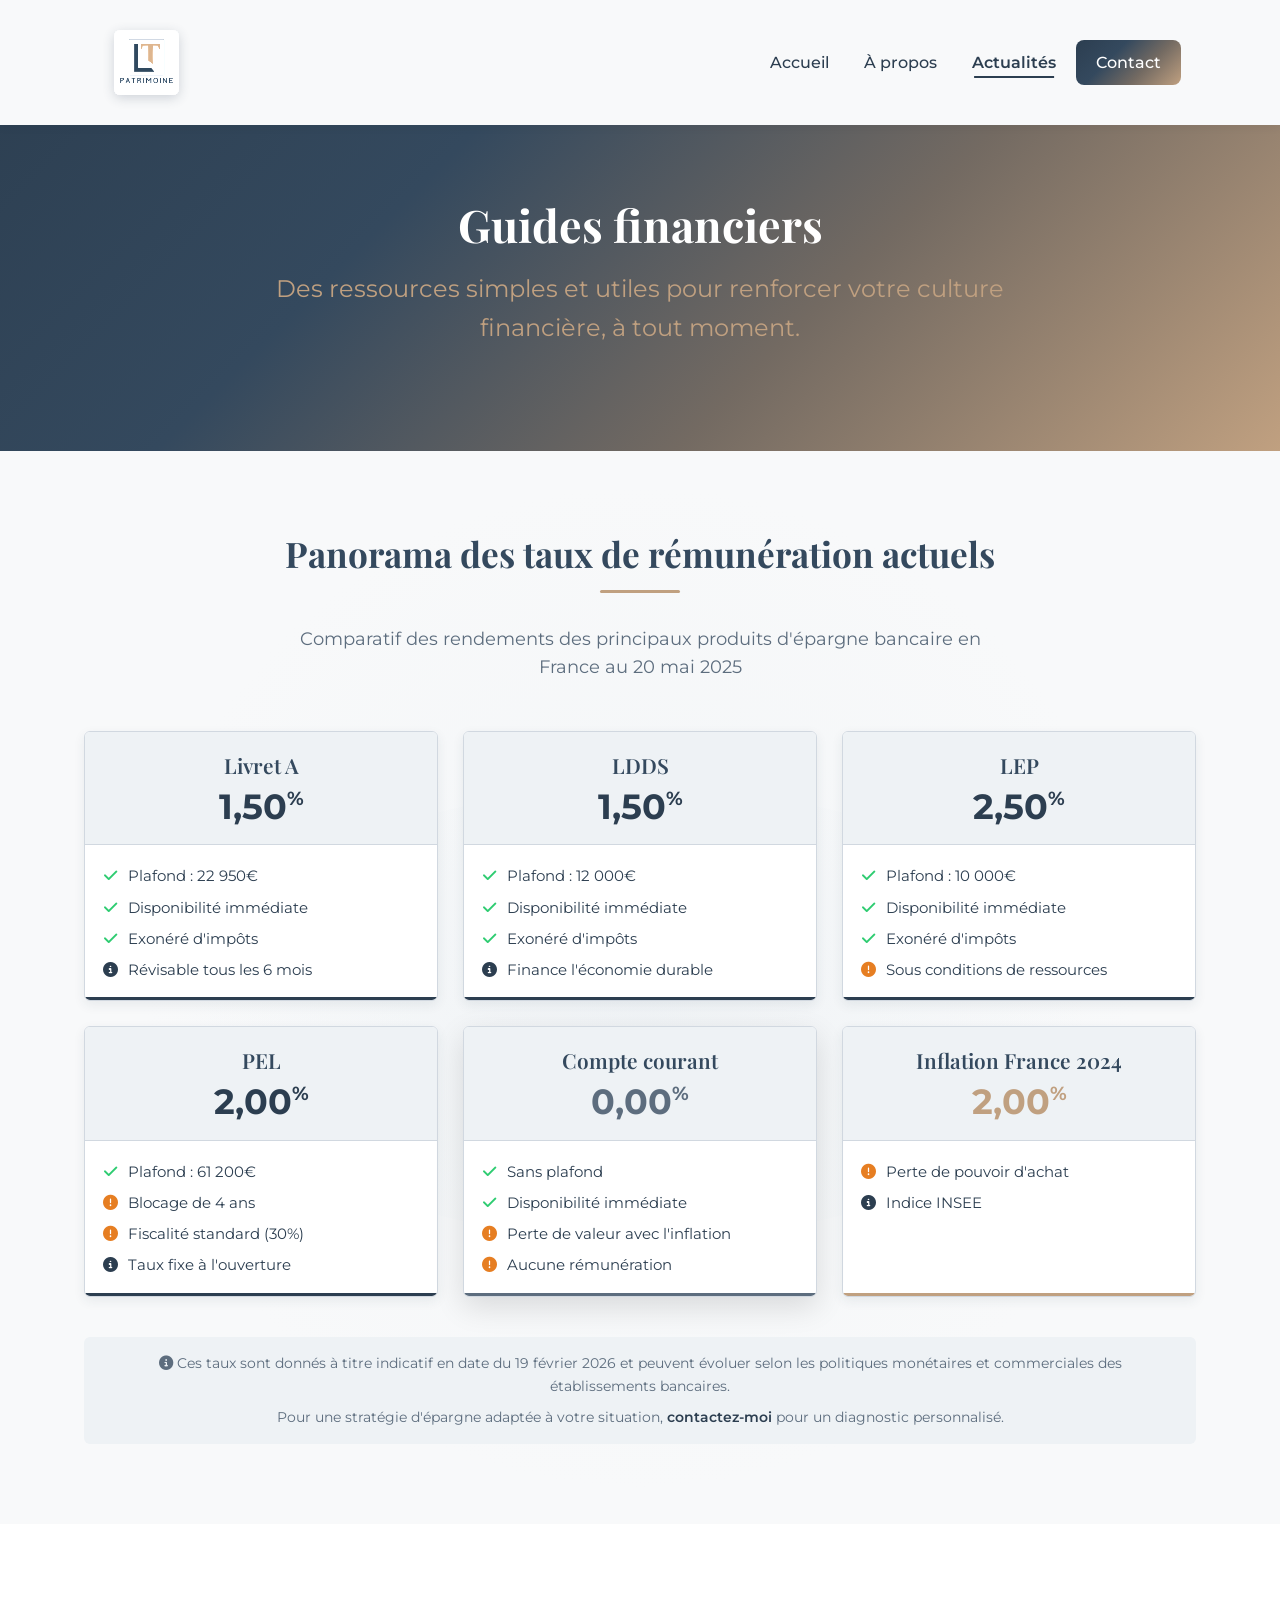
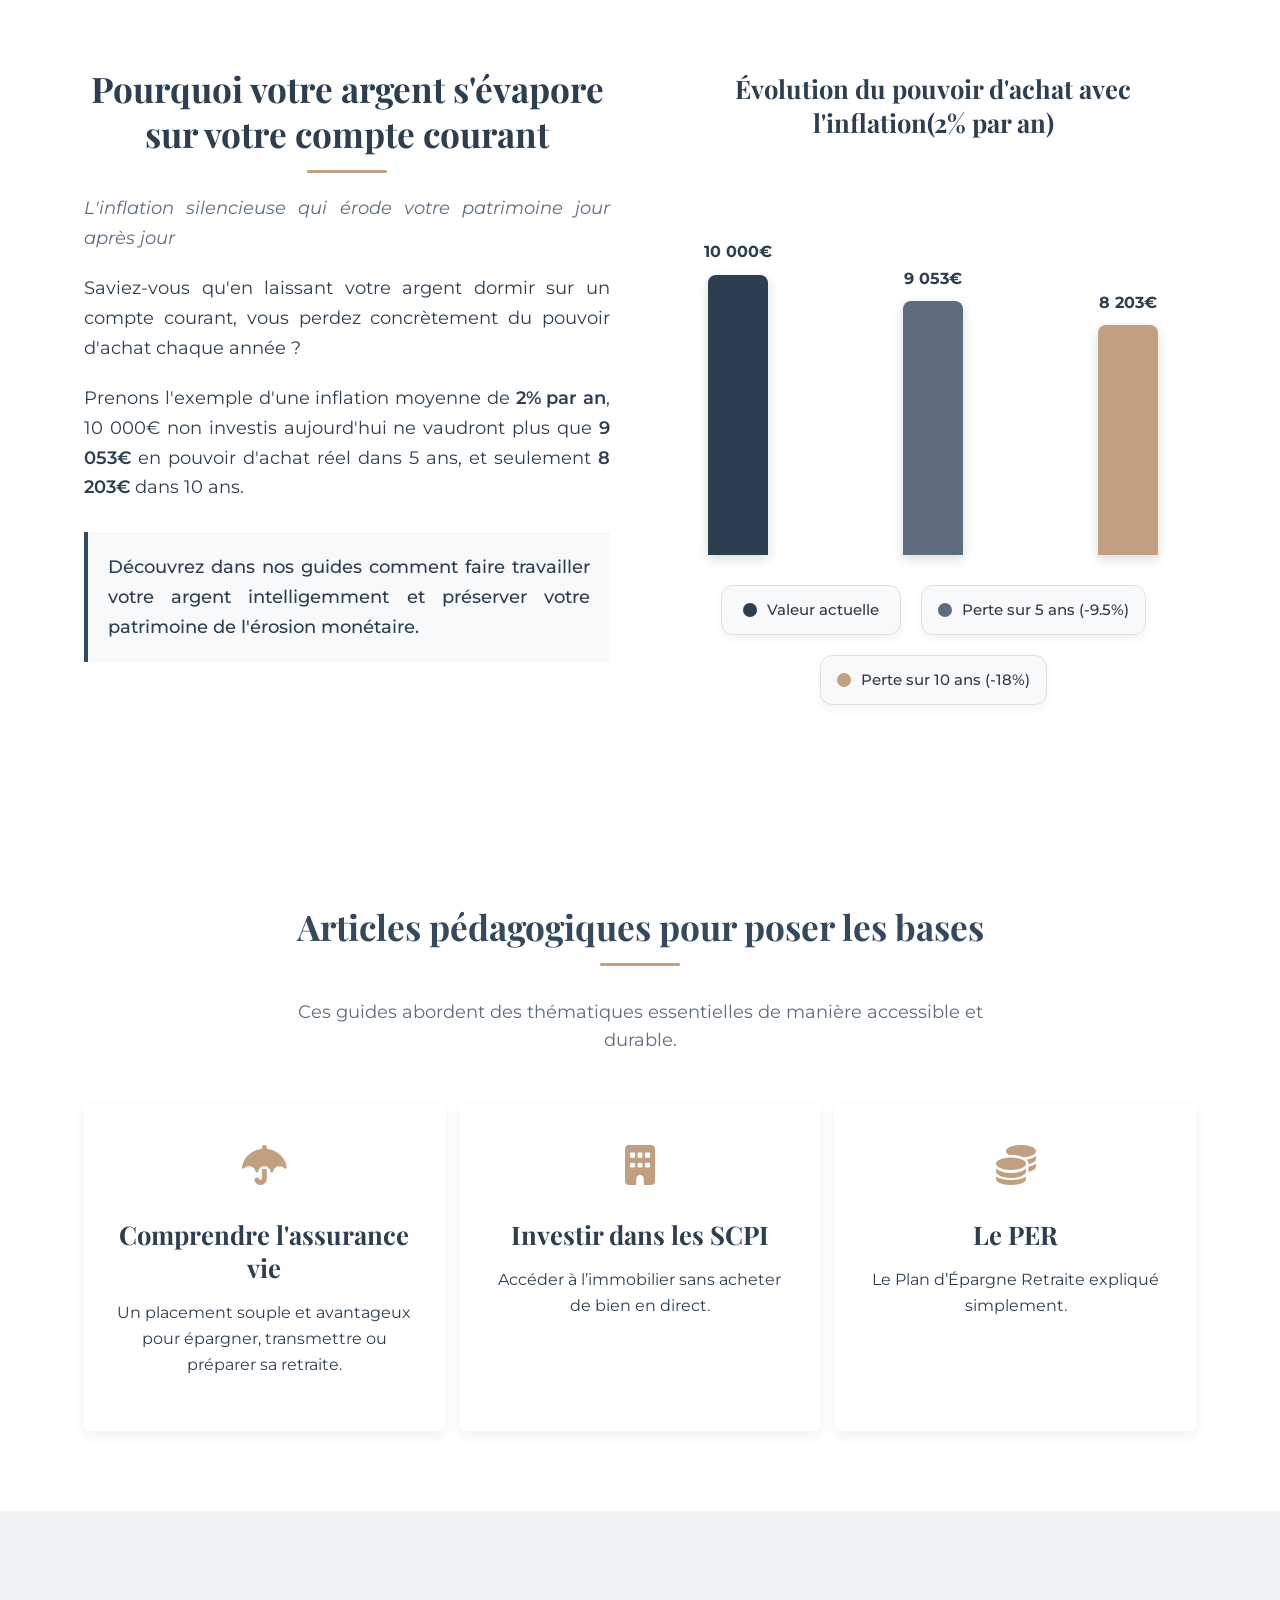
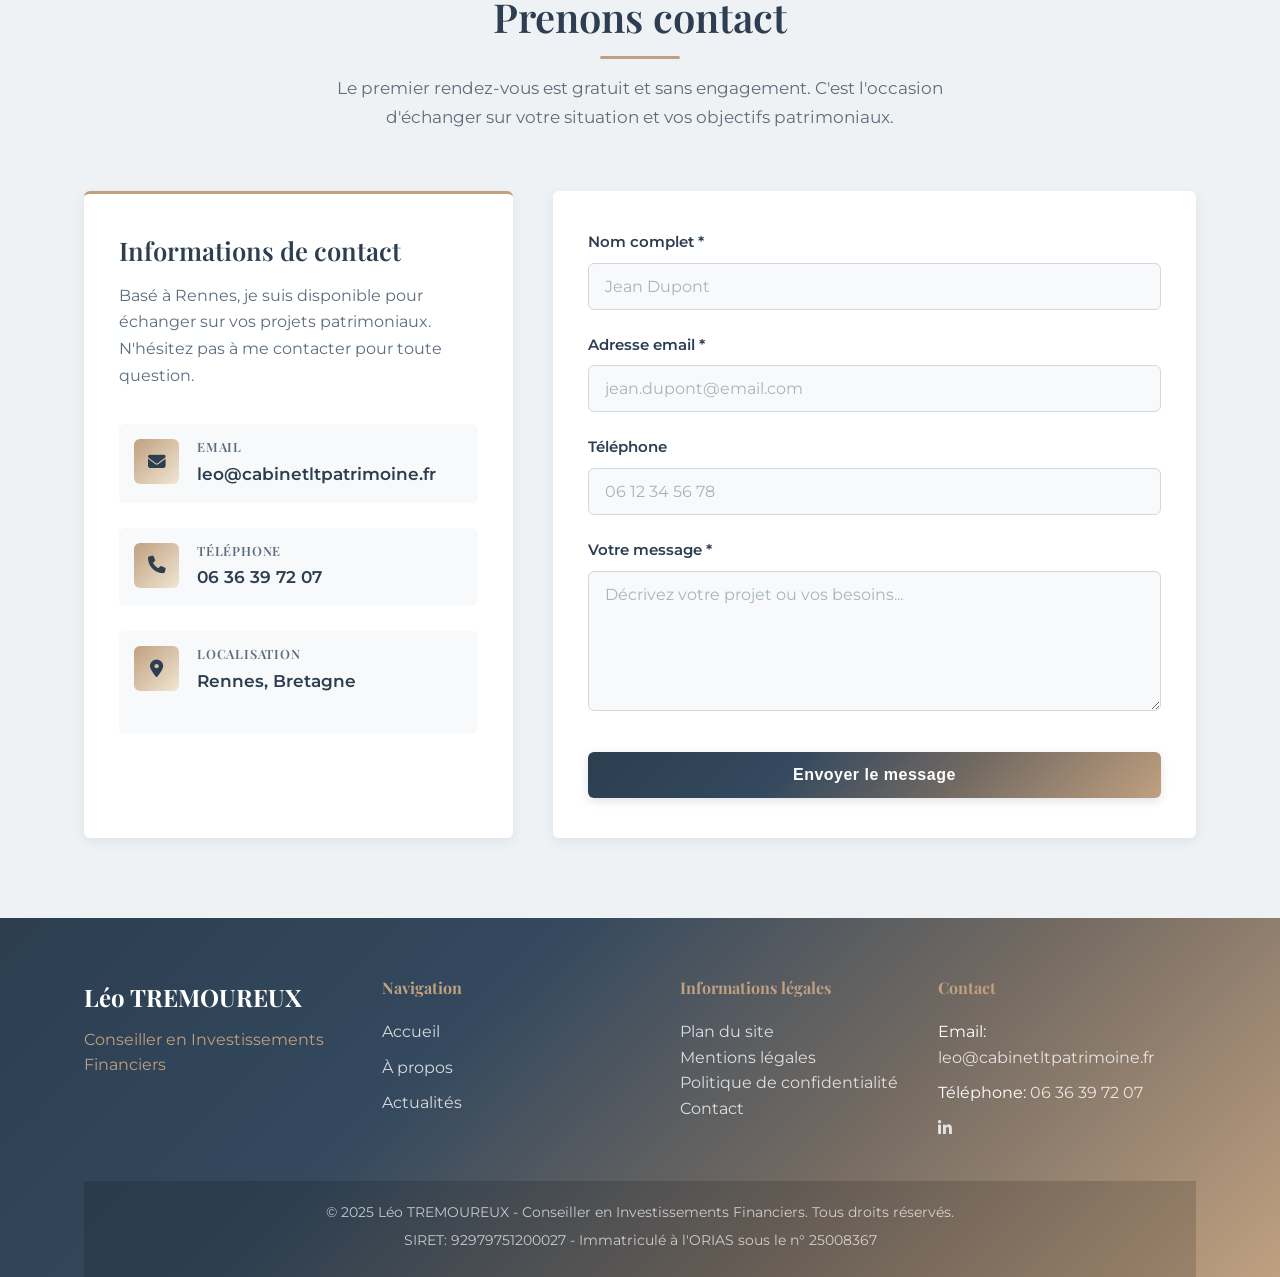
==== commit 0d208841: "changement logo et maj lien linkedin" ====
--- a/actualites.html
+++ b/actualites.html
@@ -19,14 +19,14 @@
   <meta property="og:title" content="Guides financiers intemporels | Actualités patrimoniales à Rennes">
   <meta property="og:description" content="Des articles pédagogiques et durables pour renforcer votre culture financière et protéger votre patrimoine.">
   <meta property="og:type" content="website">
-  <meta property="og:url" content="https://www.leotremoureux.fr/actualites.html">
-  <meta property="og:image" content="https://www.leotremoureux.fr/images/preview-actualites.jpg">
+  <meta property="og:url" content="https://www.cabinetltpatrimoine.fr/actualites.html">
+  <meta property="og:image" content="https://www.cabinetltpatrimoine.fr/images/preview-actualites.jpg">
 
   <!-- Twitter Card -->
   <meta name="twitter:card" content="summary_large_image">
   <meta name="twitter:title" content="Guides financiers intemporels | Actualités patrimoniales à Rennes">
   <meta name="twitter:description" content="Découvrez des articles financiers accessibles : épargne, retraite, diversification et protection du patrimoine.">
-  <meta name="twitter:image" content="https://www.leotremoureux.fr/images/preview-actualites.jpg">
+  <meta name="twitter:image" content="https://www.cabinetltpatrimoine.fr/images/preview-actualites.jpg">
 
   <!-- Données structurées Schema.org pour une page de blog -->
   <script type="application/ld+json">
@@ -34,14 +34,14 @@
     "@context": "https://schema.org",
     "@type": "Blog",
     "name": "Guides financiers intemporels",
-    "url": "https://www.leotremoureux.fr/actualites.html",
+    "url": "https://www.cabinetltpatrimoine.fr/actualites.html",
     "description": "Articles pédagogiques et intemporels pour comprendre la finance personnelle, l'épargne et la gestion de patrimoine.",
     "publisher": {
       "@type": "Person",
       "name": "Léo Tremoureux",
       "jobTitle": "Conseiller en Investissements Financiers",
-      "url": "https://www.leotremoureux.fr",
-      "image": "https://www.leotremoureux.fr/images/profile-formal.jpg"
+      "url": "https://www.cabinetltpatrimoine.fr",
+      "image": "https://www.cabinetltpatrimoine.fr/images/profile-formal.jpg"
     },
     "blogPost": [
       {
@@ -53,8 +53,8 @@
           "name": "Léo Tremoureux"
         },
         "datePublished": "2025-05-20",
-        "image": "https://www.leotremoureux.fr/images/taux-comparatif.jpg",
-        "url": "https://www.leotremoureux.fr/actualites.html#taux-remuneration"
+        "image": "https://www.cabinetltpatrimoine.fr/images/taux-comparatif.jpg",
+        "url": "https://www.cabinetltpatrimoine.fr/actualites.html#taux-remuneration"
       },
       {
         "@type": "Article",
@@ -65,15 +65,15 @@
           "name": "Léo Tremoureux"
         },
         "datePublished": "2025-05-20",
-        "image": "https://www.leotremoureux.fr/images/inflation-impact.jpg",
-        "url": "https://www.leotremoureux.fr/actualites.html#inflation-intro"
+        "image": "https://www.cabinetltpatrimoine.fr/images/inflation-impact.jpg",
+        "url": "https://www.cabinetltpatrimoine.fr/actualites.html#inflation-intro"
       }
     ]
   }
   </script>
 
   <!-- Canonical -->
-  <link rel="canonical" href="https://www.leotremoureux.fr/actualites.html">
+  <link rel="canonical" href="https://www.cabinetltpatrimoine.fr/actualites.html">
 
   <link rel="stylesheet" href="stylesheets/main.css">
   <link rel="stylesheet" href="https://cdnjs.cloudflare.com/ajax/libs/font-awesome/6.4.0/css/all.min.css">
